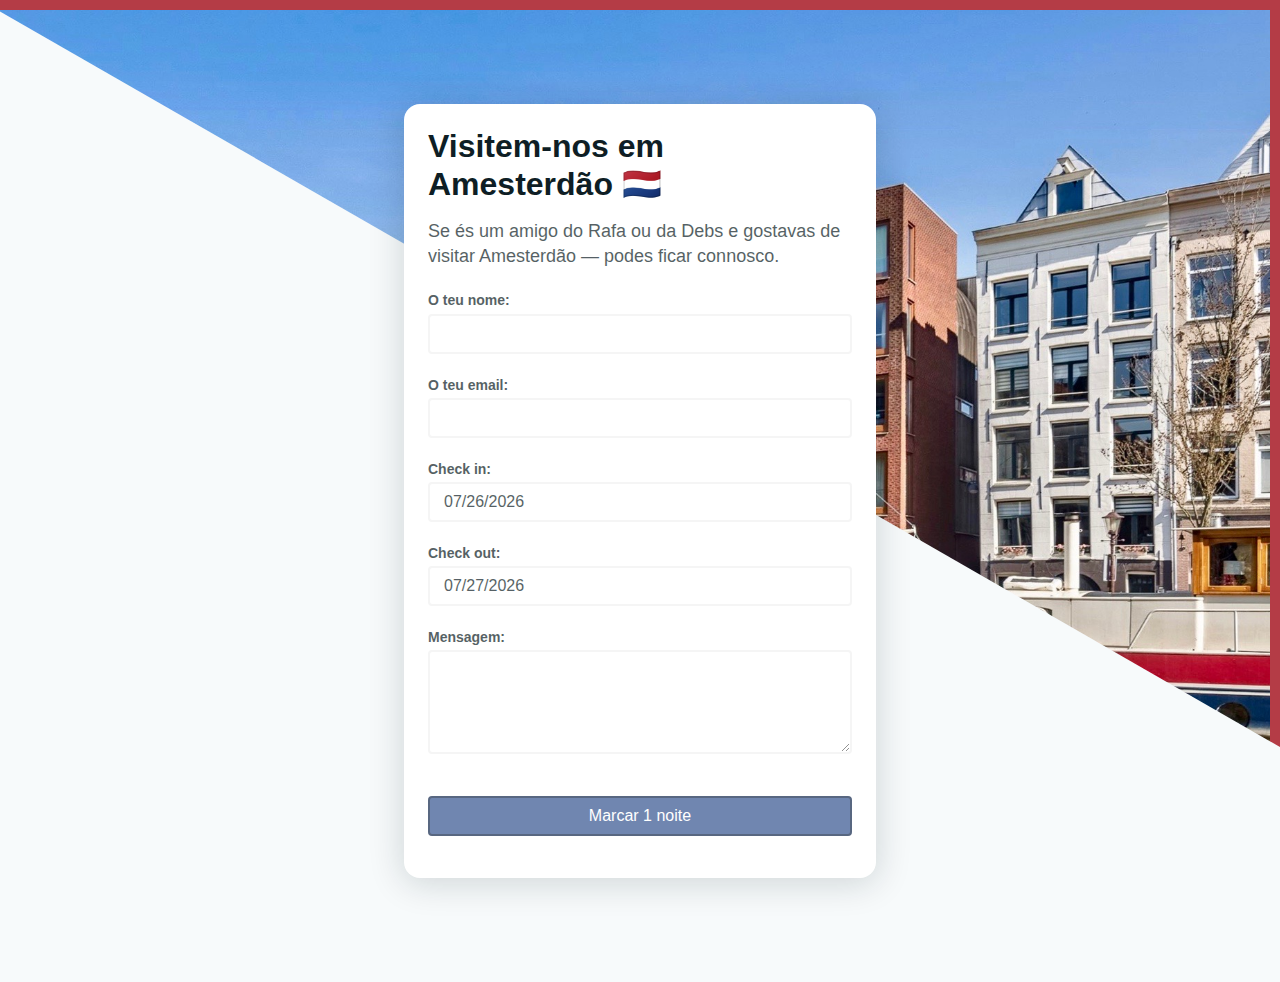
==== pt.html @ 74994307 "Add portuguese version" ====
<!doctype html>
<html class="no-js" lang="en">
  <head>
    <meta charset="utf-8" />
    <title>🇳🇱 Visit Rafa & Debs in Amsterdam</title>
    <meta name="description" content="Schedule a stay in our apartment">
    <meta name="author" content="Rafael Conde">
    <meta name="viewport" content="initial-scale=1.0" />
    <link rel="stylesheet" href="styles.css"/>
    <script src="utils/SalsaCalendar.min.js"></script>
    <link rel="stylesheet" href="utils/SalsaCalendar.min.css">
  </head>
  <body>
    <div class="clip">
    </div>

    <div class="card">
      <div class="header">
        <h1>Visitem-nos em Amesterdão 🇳🇱</h1>
        <p>
          Se és um amigo do Rafa ou da Debs e gostavas de visitar Amesterdão — podes ficar connosco.
        </p>
      </div>
      <form name="Bookings" method="POST" data-netlify="true">
        <p><label>O teu nome: <input type="text" name="name" /></label></p>
        <p><label>O teu email: <input type="email" name="email" /></label></p>
        <p><label>Check in: <input type="text" id="checkin" class="salsa-calendar-input" autocomplete="off" name="arrival" value="" /></label></p>
        <p><label>Check out: <input type="text" id="checkout" class="salsa-calendar-input" autocomplete="off" name="departure" value="" /></label></p>
        <p><label>Mensagem: <textarea name="message"></textarea></label></p>
        <p><button type="submit">
          Marcar
          <span id="nights-no">
            <span class="counter"></span>
            <span class="singular" style="display:none;">noite</span>
            <span class="plural" style="display:none;">noites</span>
          </span>
        </button></p>
      </form>
    </div>

    <script>
      var calendar_from = new SalsaCalendar({
        inputId: 'checkin',
        lang: 'en',
        range: {
            min: 'today'
        },
        calendarPosition: 'top',
        fixed: false,
        connectCalendar: true
      });

      var calendar_to = new SalsaCalendar({
        inputId: 'checkout',
        lang: 'en',
        range: {
          min: 'today'
        },
        calendarPosition: 'top',
        fixed: false
      });

      new SalsaCalendar.Connector({
        from: calendar_from,
        to: calendar_to,
        maximumInterval: 16,
        minimumInterval: 1
      });

      new SalsaCalendar.NightsCalculator({
        from: calendar_from,
        to: calendar_to,
        nightsNo: 'nights-no'
      });
    </script>
  </body>
</html>
---- styles.css ----
body {
  font-family: -apple-system, BlinkMacSystemFont, "Segoe UI", Roboto, Helvetica,
    Arial, sans-serif, "Apple Color Emoji", "Segoe UI Emoji", "Segoe UI Symbol";
  color: #0e1e25;
  font-size: 18px;
  margin: 0;
  background: #f7fafb;
}

h1 {
  font-size: 32px;
  font-weight: 800;
  margin: 0;
}

p {
  margin-top: 16px;
  opacity: 0.7;
  line-height: 1.4em;
}

p a {
  display: inline-block;
  color: inherit;
  text-decoration: none;
  border-bottom: 2px solid rgba(0, 179, 229, 0.3);

  &:hover {
    border-color: rgba(0, 179, 229, 1);
  }
}

.card {
  display: block;
  position: relative;
  z-index: 99;
  padding: 24px;
  margin: auto;
  margin-top: 104px;
  margin-bottom: 104px;
  width: 80%;
  max-width: 424px;
  background: #fff;
  border-radius: 16px;
  box-shadow: 0px 4px 34px 2px rgba(14, 30, 37, 0.16);
}

input,
select,
textarea {
  -webkit-appearance: none;
  -moz-appearance: none;
  background: none;
  border: 2px solid #f1f1f1;
  border-radius: 4px;
  box-shadow: none;
  box-sizing: border-box;
  color: #0e1e25;
  display: block;
  font-family: -apple-system, BlinkMacSystemFont, "Segoe UI", Roboto, Helvetica,
    Arial, sans-serif, "Apple Color Emoji", "Segoe UI Emoji", "Segoe UI Symbol";
  font-size: 16px;
  font-weight: 500;
  height: 40px;
  line-height: 24px;
  margin: 0;
  padding: 6px 14px;
  width: 100%;
}

label {
  font-family: -apple-system, BlinkMacSystemFont, "Segoe UI", Roboto, Helvetica,
    Arial, sans-serif, "Apple Color Emoji", "Segoe UI Emoji", "Segoe UI Symbol";
  font-size: 14px;
  font-weight: 600;
}

button {
  margin-top: 24px;
  background-color: #35548f;
  height: 40px;
  width: 100%;
  border: 2px solid #12274d;
  color: #fff;
  font-size: 16px;
  font-weight: 500;
  border-radius: 4px;
  box-sizing: border-box;
  display: inline-block;
  line-height: 24px;
  transition: background-color ease-out 0.15s;
}

button:hover,
button:focus {
  cursor: pointer;
  background-color: #12274d;
}

textarea {
  height: 104px;
}

.clip {
  z-index: 1;
  position: absolute;
  top: 0;
  right: 0;
  border: 10px solid #b43c46;
  width: 100vw;
  height: 90vh;
  background-color: #f7fafb;
  background-image: url(picture.jpeg);
  background-size: cover;
  -webkit-clip-path: polygon(0 0, 100% 90%, 100% 0);
  clip-path: polygon(0 0, 100% 90%, 100% 0);
}

@media (max-width: 450px) {
  .clip {
    border-right: none;
  }
  .card {
    margin-top: 40px;
  }
}

.header {
  position: relative;
  z-index: 3;
}
---- utils/SalsaCalendar.min.css ----
.inlineBlock,.salsa-calendar{display:inline-block;*display:inline;*zoom:1}.salsa-calendar{position:relative;z-index:99999;min-width:200px;width:auto;max-width:300px;background-color:#fff;color:#333;padding:0;border-color:#ccc;border:1px solid rgba(0,0,0,.2);box-shadow:0 0 5px rgba(0,0,0,.2);margin-top:5px}.salsa-calendar:before{content:"";display:block;position:absolute;background-image:url([data-uri]);background-repeat:no-repeat;background-position:-47px 0;top:-16px;left:10px;width:25px;height:16px}.salsa-calendar.sc-left,.salsa-calendar.sc-right{top:0;margin-top:-2px}.salsa-calendar.sc-left:before,.salsa-calendar.sc-right:before{top:0;width:16px;height:25px}.salsa-calendar.sc-right{margin-left:17px}.salsa-calendar.sc-right:before{left:-16px;background-position:0 -47px}.salsa-calendar.sc-left{margin-left:-17px}.salsa-calendar.sc-left:before{left:auto;right:-16px;background-position:100% -47px}.salsa-calendar table{width:100%;padding:0;border:0;border-collapse:collapse;margin:0}.salsa-calendar td,.salsa-calendar th{width:30px;height:30px;font:12px/30px Helvetica Neue,Helvetica,Arial,sans-serif;text-align:center;padding:0;border:0;margin:0}.salsa-calendar td a,.salsa-calendar th a{color:#333;text-decoration:none}.salsa-calendar td a:hover,.salsa-calendar th a:hover{text-decoration:none}.salsa-calendar thead th{font-weight:700;text-align:center;text-transform:uppercase}.salsa-calendar thead .sc-nav{position:relative;height:30px;border-bottom:1px solid #c7c8c8}.salsa-calendar thead .sc-next,.salsa-calendar thead .sc-prev{position:absolute;top:0}.salsa-calendar thead .sc-prev{left:3px}.salsa-calendar thead .sc-next{right:3px}.salsa-calendar thead .sc-next-month,.salsa-calendar thead .sc-next-year,.salsa-calendar thead .sc-prev-month,.salsa-calendar thead .sc-prev-year{display:inline-block;*display:inline;*zoom:1;width:22px;height:22px;overflow:hidden;background-repeat:no-repeat;background-position:50%;margin-top:5px}.salsa-calendar thead .sc-next-month:hover,.salsa-calendar thead .sc-next-year:hover,.salsa-calendar thead .sc-prev-month:hover,.salsa-calendar thead .sc-prev-year:hover{background-color:#eee}.salsa-calendar thead .sc-next-month span,.salsa-calendar thead .sc-next-year span,.salsa-calendar thead .sc-prev-month span,.salsa-calendar thead .sc-prev-year span{display:none}.salsa-calendar thead .sc-prev-month,.salsa-calendar thead .sc-prev-year{margin-right:0}.salsa-calendar thead .sc-next-month,.salsa-calendar thead .sc-next-year{margin-left:0}.salsa-calendar thead .sc-prev-year{background-image:url([data-uri])}.salsa-calendar thead .sc-next-year{background-image:url([data-uri])}.salsa-calendar thead .sc-prev-month{background-image:url([data-uri])}.salsa-calendar thead .sc-next-month{background-image:url([data-uri])}.salsa-calendar thead .sc-week-day{background:#eee;font-weight:400;border-top:1px solid #fff}.salsa-calendar tbody td{width:30px;height:1%;border:1px solid #ececec}.salsa-calendar tbody td:empty{height:30px}.salsa-calendar tbody td.sc-day:hover{background:#eee;cursor:pointer}.salsa-calendar tbody td.sc-current{background:#999;color:#fff;text-shadow:0 -1px 0 rgba(0,0,0,.25);box-shadow:inset 0 0 10px rgba(0,0,0,.4)}.salsa-calendar tbody td.sc-current:active,.salsa-calendar tbody td.sc-current:hover{background:#999;color:#fff}.salsa-calendar tbody td.sc-disabled{color:#ccc}.salsa-calendar tbody td.sc-disabled:hover{background:#fff;cursor:default}.salsa-calendar.salsa-calendar-two-months{position:relative;min-width:400px;width:auto;max-width:600px}.salsa-calendar.salsa-calendar-two-months:after{content:"";position:absolute;top:0;right:50%;z-index:999999;width:1px;height:100%;background-color:#c7c8c8;border-right:1px solid #c7c8c8}.salsa-calendar.salsa-calendar-two-months table{display:inline-table;width:50%}input.salsa-calendar-error{color:#b00;border-color:#b00}@media screen and (max-width:480px){body.salsa-calendar-opened{overflow:hidden;height:100%}body.salsa-calendar-opened:before{content:"";position:fixed;top:0;right:0;bottom:0;left:0;z-index:99998;width:100%;height:100%;background:rgba(0,0,0,.4)}.salsa-calendar{position:fixed!important;top:50%!important;left:50%!important;margin-top:-136px!important;margin-left:-119px!important}.salsa-calendar:before{display:none}.salsa-calendar.sc-left,.salsa-calendar.sc-right{margin-top:0}.salsa-calendar.sc-left,.salsa-calendar.sc-right{margin-left:0}.salsa-calendar td,.salsa-calendar th{width:34px;height:34px;font-size:13px;line-height:34px}.salsa-calendar thead .sc-nav{height:34px}.salsa-calendar tbody td{width:34px}.salsa-calendar tbody td:empty{height:34px}}
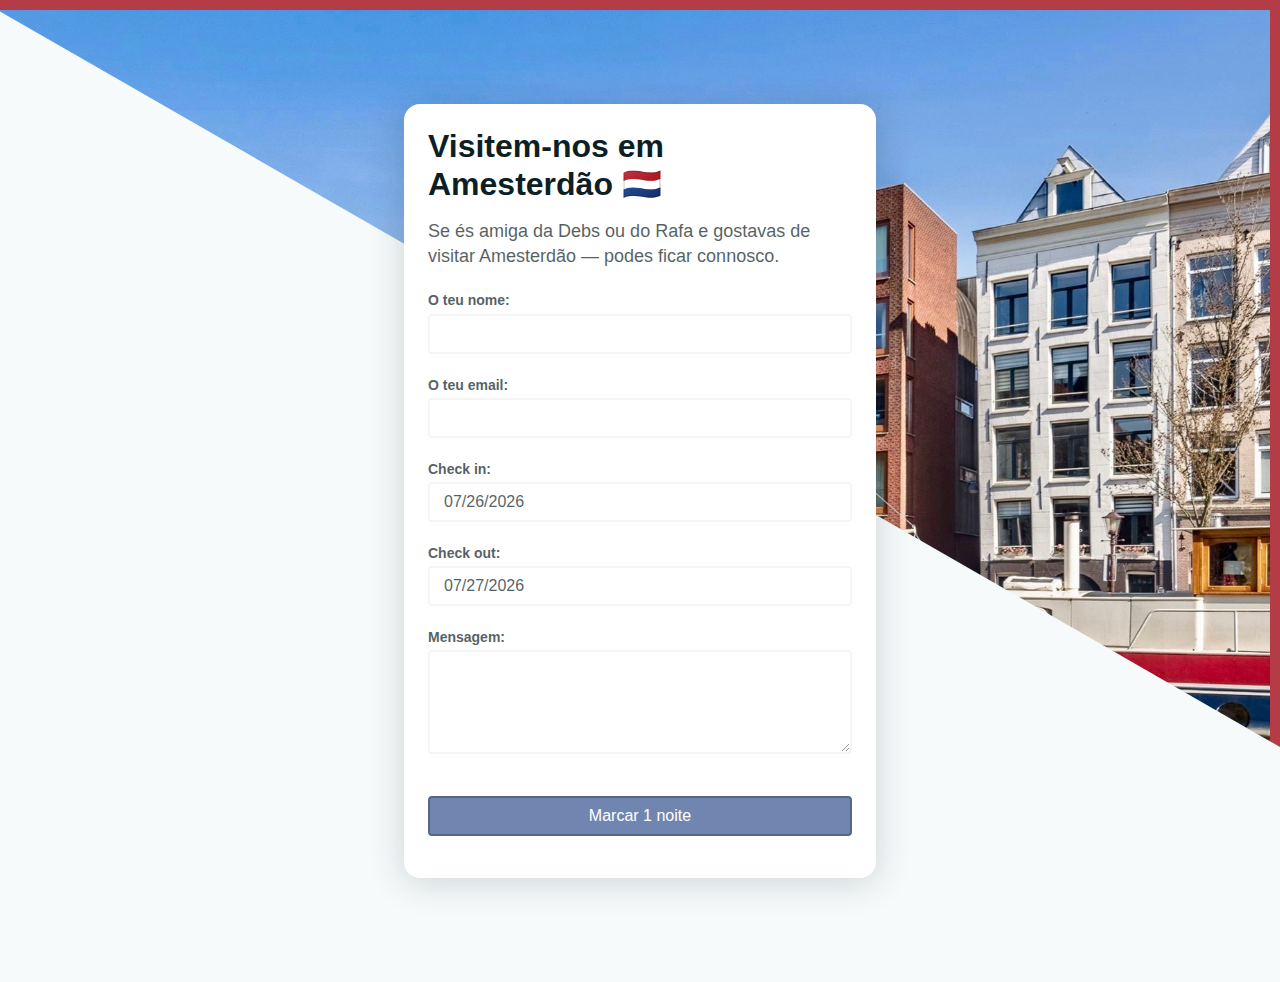
==== commit 489d5b73: "Add redirect file" ====
--- a/pt.html
+++ b/pt.html
@@ -18,7 +18,7 @@
       <div class="header">
         <h1>Visitem-nos em Amesterdão 🇳🇱</h1>
         <p>
-          Se és um amigo do Rafa ou da Debs e gostavas de visitar Amesterdão — podes ficar connosco.
+          Se és amiga da Debs ou do Rafa e gostavas de visitar Amesterdão — podes ficar connosco.
         </p>
       </div>
       <form name="Bookings" method="POST" data-netlify="true">
